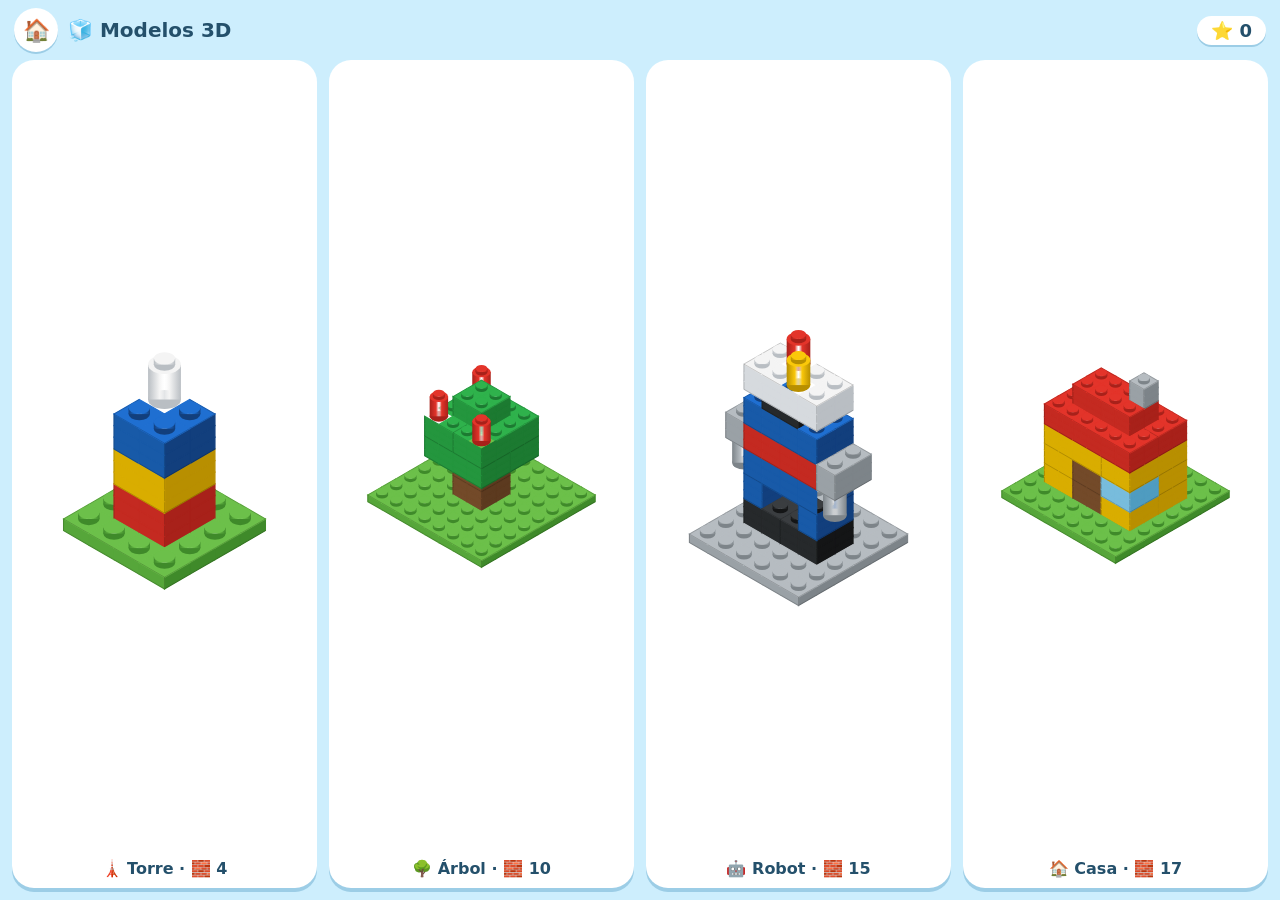
==== 3d/index.html @ 3d779c1d "Modo sin internet más robusto (abre al instante sin conexión) y aviso de listo Co-Authored-By: Claud" ====
<!DOCTYPE html>
<html lang="es">
<head>
<meta charset="utf-8">
<meta name="viewport" content="width=device-width, initial-scale=1, maximum-scale=1, user-scalable=no">
<meta name="apple-mobile-web-app-capable" content="yes">
<link rel="apple-touch-icon" href="../apple-touch-icon.png">
<title>Fichitas 3D</title>
<style>
*{box-sizing:border-box;margin:0;padding:0;-webkit-tap-highlight-color:transparent;-webkit-user-select:none;user-select:none}
html,body{height:100%;overflow:hidden;touch-action:manipulation;font-family:ui-rounded,"SF Pro Rounded",system-ui,-apple-system,sans-serif;background:#cdeefd;color:#24506b}
.screen{height:100vh;display:flex;flex-direction:column}
@supports (height:100dvh){.screen{height:100dvh}}
header{display:flex;align-items:center;gap:10px;padding:8px 14px;font-weight:800}
header .name{font-size:20px}
header .sp{flex:1}
.pill{font-size:18px;background:#fff;border-radius:999px;padding:4px 14px;box-shadow:0 2px 0 #9ccde6}
.rbtn{font-size:22px;background:#fff;border:0;border-radius:999px;width:44px;height:44px;box-shadow:0 2px 0 #9ccde6;color:#24506b}
main{flex:1;display:flex;gap:12px;padding:0 12px 12px;min-height:0}
aside{flex:0 0 clamp(200px,28vw,330px);display:flex;flex-direction:column;gap:12px;min-height:0}
.panel{background:#fff;border-radius:22px;box-shadow:0 4px 0 #9ccde6;position:relative;overflow:hidden}
#modelBox{flex:0 0 32%}
#modelBox::before{content:"👀";position:absolute;top:6px;left:10px;font-size:20px;z-index:2}
#tray{flex:1;display:grid;grid-template-columns:1fr;grid-auto-rows:1fr;gap:10px;padding:10px;min-height:0}
.tile{border:0;border-radius:16px;background:#f2f8fc;display:flex;align-items:center;justify-content:center;position:relative;min-height:0;transition:transform .1s}
.tile img{max-width:90%;max-height:90%}
.tile.next{background:#fff8d6;box-shadow:0 0 0 4px #ffd84d,0 0 20px 4px rgba(255,216,77,.7)}
.tile.next img{animation:hop 1.5s ease-in-out infinite}
.tile.nope{animation:nope .45s}
.tile.used{visibility:hidden}
.cnt{position:absolute;right:8px;bottom:6px;font-size:15px;font-weight:900;background:#fff;border-radius:999px;padding:1px 8px}
#tray.wait .tile{opacity:.35}
#tray.wait::after{content:"⏳";position:absolute;inset:0;display:flex;align-items:center;justify-content:center;font-size:60px}
#stage{flex:1;position:relative;border-radius:22px;overflow:hidden;background:linear-gradient(#bfe9ff,#e9f8ff 60%,#d8f3c8);box-shadow:0 4px 0 #9ccde6;touch-action:none}
canvas{display:block;width:100%;height:100%}
.rot{position:absolute;bottom:12px;display:flex;gap:10px;right:12px}
.word{position:absolute;left:50%;top:8%;transform:translateX(-50%);font-weight:900;font-size:clamp(30px,6vw,60px);color:#fff;white-space:nowrap;pointer-events:none;
  text-shadow:2px 0 0 #111,-2px 0 0 #111,0 2px 0 #111,0 -2px 0 #111,1.5px 1.5px 0 #111,-1.5px -1.5px 0 #111,1.5px -1.5px 0 #111,-1.5px 1.5px 0 #111;animation:word 1.6s ease-out forwards}
#win{position:fixed;inset:0;background:rgba(20,60,90,.35);display:none;align-items:center;justify-content:center;z-index:9}
#win.show{display:flex}
#win .box{background:#fff;border-radius:30px;padding:24px 34px;text-align:center;box-shadow:0 8px 0 #9ccde6}
#win .star{font-size:80px}
#again{margin-top:12px;font-size:40px;width:90px;height:90px;border:0;border-radius:50%;background:#ffd84d;box-shadow:0 6px 0 #d4a900}
@keyframes hop{0%,55%,100%{transform:translateY(0)}20%{transform:translateY(-12%)}38%{transform:translateY(0)}}
@keyframes nope{0%,100%{transform:translateX(0)}25%{transform:translateX(-8px)}75%{transform:translateX(8px)}}
@keyframes word{0%{transform:translate(-50%,20px) scale(.6);opacity:0}15%{transform:translate(-50%,0) scale(1.1);opacity:1}80%{opacity:1}100%{transform:translate(-50%,-25px);opacity:0}}
@media (orientation:portrait){main{flex-direction:column-reverse}aside{flex:0 0 34%;flex-direction:row}#modelBox{flex:0 0 40%}}

.hidden{display:none!important}
#menu3d .grid{flex:1;min-height:0;overflow-y:auto;display:grid;grid-template-columns:repeat(2,1fr);grid-auto-rows:minmax(220px,1fr);gap:12px;padding:0 12px 12px;touch-action:pan-y}
.card{border:0;background:#fff;border-radius:22px;box-shadow:0 4px 0 #9ccde6;display:flex;flex-direction:column;align-items:stretch;padding:8px;font-family:inherit;color:#24506b;min-height:0}
.card canvas{flex:1;min-height:0;width:100%}
.card .foot{font-size:16px;font-weight:800;padding:6px 0 2px}
.back{text-decoration:none;display:flex;align-items:center;justify-content:center}
@media (min-width:900px){#menu3d .grid{grid-template-columns:repeat(4,1fr)}}
.offok{position:fixed;left:50%;bottom:22px;transform:translateX(-50%);z-index:95;background:#24506b;color:#fff;font-weight:800;font-size:17px;padding:10px 18px;border-radius:999px;box-shadow:0 4px 12px rgba(0,0,0,.25);animation:offok 4s ease forwards}
@keyframes offok{0%{opacity:0;transform:translate(-50%,20px)}10%,85%{opacity:1;transform:translate(-50%,0)}100%{opacity:0}}
</style>
</head>
<body>
<!-- MENÚ 3D -->
<div class="screen" id="menu3d">
  <header><a class="rbtn back" href="../" aria-label="Volver">🏠</a><span class="name">🧊 Modelos 3D</span><span class="sp"></span><span class="pill" id="totStars">⭐ 0</span></header>
  <div class="grid" id="cards"></div>
</div>
<!-- JUEGO 3D -->
<div class="screen hidden" id="game3d">
  <header><button class="rbtn" id="back" aria-label="Modelos">⬅️</button><span class="name" id="gname"></span><span class="sp"></span><span class="pill" id="left">🧱 0</span></header>
  <main>
    <aside><div class="panel" id="modelBox"><canvas id="mini"></canvas></div><div class="panel" id="tray"></div></aside>
    <section id="stage"><canvas id="cv"></canvas>
      <div class="rot"><button class="rbtn" id="rl">⟲</button><button class="rbtn" id="rr">⟳</button></div></section>
  </main>
</div>
<div id="win"><div class="box"><div class="star">⭐</div><h2>¡Lo lograste!</h2><button id="again">↻</button> <button id="toMenu" style="margin-top:12px;font-size:34px;width:80px;height:80px;border:0;border-radius:50%;background:#e8f4fb;box-shadow:0 5px 0 #9ccde6">🏠</button></div></div>
<script>
// =====================================================================
//  FICHITAS 3D — modelos armados en 3D isométrico con fichas reales.
//  Motor propio (sin librerías): cada ficha se parte en celdas de 1 botón × 1 placa y se dibuja de atrás hacia adelante.
//  Medidas reales: botón 8 mm, placa 3,2 mm (0,4 botón), ladrillo = 3 placas, botón Ø 4,8 mm × 1,7 mm.
// =====================================================================
const COL={r:['#e3342a','#a8211a','#c42a21'],g:['#2fb24c','#1c7a31','#24963e'],n:['#8a5a33','#5c3a1f','#734a29'],
  G:['#6cc04a','#3f8a2a','#56a63a'],k:['#b6bcc1','#7d8489','#9aa1a6'],y:['#fac80a','#b88f00','#d9ad00'],
  a:['#1f6fd1','#123f7d','#185aa8'],w:['#f4f4f4','#b9bec3','#d6dade'],x:['#3a3d40','#141516','#26292b'],
  b:['#9fd8f2','#4f9cc0','#78bcdc'],o:['#fe8a18','#b35d00','#d97400']};
const PLH=.4,STUD_R=.3,STUD_H=1.7/3.2;
const P=(k,c,x,y,z,w,d,h,round)=>({k,c,x,y,z,w,d,h,round:!!round});
// ayudantes: ladrillo (3 placas de alto), placa (1), redondo 1x1
const B=(c,x,y,z,w,d)=>P('b',c,x,y,z,w,d,3);
const PL_=(c,x,y,z,w,d)=>P('p',c,x,y,z,w,d,1);
const RD=(c,x,y,z)=>P('r',c,x,y,z,1,1,3,1);
// tipo de ficha para la bandeja: forma + medidas (2x4 de pie o acostado es la misma ficha) + color
const KEY=s=>(s.round?'rd':s.k+Math.min(s.w,s.d)+'x'+Math.max(s.w,s.d))+s.c;
const NAME=s=>s.round?'round brick':s.k==='p'?'plate':'brick';
const CNAME={r:'red',g:'green',n:'brown',k:'gray',y:'yellow',a:'blue',w:'white',x:'black',b:'light blue',o:'orange',G:'green'};

// ================== MODELOS 3D ==================
// N = tamaño de la base (cuadrada). y en placas: la base ocupa la placa 0, las fichas empiezan en y=1.
const MODELS3D=[
 {id:'t3_torre',name:'Torre',emo:'🗼',N:4,base:'G',steps:[
   B('r',1,1,1,2,2),B('y',1,4,1,2,2),B('a',1,7,1,2,2),RD('w',1,10,1)]},
 {id:'t3_arbol',name:'Árbol',emo:'🌳',N:8,base:'G',steps:[
   B('n',3,1,3,2,2),B('n',3,4,3,2,2),
   B('g',2,7,2,4,2),B('g',2,7,4,4,2),                  // copa: capa acostada
   B('g',2,10,2,2,4),B('g',4,10,2,2,4),                // capa cruzada encima (así se traban)
   B('g',3,13,3,2,2),RD('r',2,13,2),RD('r',5,13,5),RD('r',2,13,5)]},
 {id:'t3_robot',name:'Robot',emo:'🤖',N:6,base:'k',steps:[
   B('x',1,1,2,2,2),B('x',3,1,2,2,2),                  // pies
   B('a',1,4,2,1,2),B('a',4,4,2,1,2),                  // piernas
   B('a',1,7,2,4,2),B('r',1,10,2,4,2),B('a',1,13,2,4,2),  // cuerpo con pecho rojo
   B('k',0,10,2,1,2),B('k',5,10,2,1,2),RD('k',0,7,3),RD('k',5,7,3),   // brazos y manos
   PL_('x',2,16,2,2,2),B('w',1,17,2,4,2),RD('r',2,20,2),RD('y',3,20,3)]},  // cuello, cabeza, antenas
 {id:'t3_casa',name:'Casa',emo:'🏠',N:8,base:'G',steps:[
   B('y',1,1,2,4,2),B('y',5,1,2,2,2),B('y',1,1,4,2,2),B('n',3,1,4,2,2),B('y',5,1,4,2,2),   // piso 1 (puerta café)
   B('y',1,4,2,2,4),B('y',3,4,2,2,2),B('n',3,4,4,2,2),B('y',5,4,2,2,2),B('b',5,4,4,2,2),   // piso 2 (ventana celeste) trabado
   B('y',1,7,2,4,2),B('y',1,7,4,4,2),B('y',5,7,2,2,4),
   B('r',1,10,2,6,2),B('r',1,10,4,6,2),B('r',2,13,3,4,2),                                  // techo escalonado
   B('k',5,16,3,1,1)]}
];

// ---------------- dibujo ----------------
const R3=Math.sqrt(3)/2;
function proj(o,vx,y,vz){return[o.ox+(vx-vz)*o.S*R3,o.oy+(vx+vz)*o.S*.5-y*o.S*PLH]}
function rotXZ(x,z,rot,N){switch(rot&3){case 0:return[x,z];case 1:return[N-1-z,x];case 2:return[N-1-x,N-1-z];default:return[z,N-1-x]}}
// convierte fichas en celdas en coordenadas de vista
function cellsOf(list,rot,N){
  const cells=[],grid=new Map();
  list.forEach((p,pi)=>{for(let x=p.x;x<p.x+p.w;x++)for(let z=p.z;z<p.z+p.d;z++)for(let y=Math.floor(p.y);y<Math.floor(p.y)+p.h;y++){
    const [vx,vz]=rotXZ(x,z,rot,N);const c={vx,vz,y,pi,dy:p.y-Math.floor(p.y)};cells.push(c);if(!p.free)grid.set(vx+','+y+','+vz,pi)}});
  return{cells,grid};
}
function poly(g,pts,fill,stroke){g.beginPath();g.moveTo(pts[0][0],pts[0][1]);for(let i=1;i<pts.length;i++)g.lineTo(pts[i][0],pts[i][1]);g.closePath();
  if(fill){g.fillStyle=fill;g.fill()}if(stroke){g.strokeStyle=stroke;g.stroke()}}
function ellipse(g,cx,cy,rx,ry,fill){g.beginPath();g.ellipse(cx,cy,rx,ry,0,0,Math.PI*2);g.fillStyle=fill;g.fill()}
function cylinder(g,o,cx,cz,y0,hPl,r,cols){
  const [x0,yb]=proj(o,cx,y0,cz),[,yt]=proj(o,cx,y0+hPl,cz),rx=r*o.S*Math.SQRT2*R3*1.0,ry=r*o.S*Math.SQRT2*.5;
  ellipse(g,x0,yb,rx,ry,cols[1]);
  const grd=g.createLinearGradient(x0-rx,0,x0+rx,0);grd.addColorStop(0,cols[1]);grd.addColorStop(.35,cols[0]);grd.addColorStop(.5,'#ffffff99');grd.addColorStop(.65,cols[0]);grd.addColorStop(1,cols[1]);
  g.fillStyle=grd;g.fillRect(x0-rx,yt,rx*2,yb-yt);
  ellipse(g,x0,yt,rx,ry,cols[0]);
}
// dibuja una lista de fichas; opts: alpha por ficha, dy (animación de caída)
function drawScene(g,o,list,rot,N,style){
  const {cells,grid}=cellsOf(list,rot,N);
  const own=(c,dx,dy,dz)=>{const v=grid.get((c.vx+dx)+','+(c.y+dy)+','+(c.vz+dz));return v};
  cells.sort((a,b)=>(a.vx+a.vz)-(b.vx+b.vz)||(a.y+a.dy)-(b.y+b.dy)||a.vx-b.vx);
  const drawnRound=new Set();
  for(const c of cells){
    const p=list[c.pi],cols=COL[p.c],st=style(p,c.pi),y=c.y+c.dy+(st.off||0);
    g.globalAlpha=st.alpha;
    const free=p.free; // ficha suelta (fantasma o cayendo): solo choca consigo misma
    const nb=(dx,dy,dz)=>{if(free){const [wx,wz]=[c.vx+dx,c.vz+dz];return list[c.pi]&&cellIn(p,wx,c.y+dy,wz,rot,N)?c.pi:undefined}return own(c,dx,dy,dz)};
    if(p.round){if(!drawnRound.has(c.pi)){drawnRound.add(c.pi);const [vx,vz]=rotXZ(p.x,p.z,rot,N);
        cylinder(g,o,vx+.5,vz+.5,p.y+(st.off||0),p.h,.46,cols);cylinder(g,o,vx+.5,vz+.5,p.y+p.h+(st.off||0),STUD_H,STUD_R,cols);
        if(st.glow)glowPiece(g,o,p,rot,N,st)}continue}
    const x=c.vx,z=c.vz,line=st.edge||'rgba(0,0,0,.18)';
    const topEmpty=nb(0,1,0)===undefined, rightEmpty=nb(1,0,0)===undefined, leftEmpty=nb(0,0,1)===undefined;
    g.lineWidth=1.2;   // el trazo del mismo color tapa las rayitas entre celdas
    if(rightEmpty)poly(g,[proj(o,x+1,y,z),proj(o,x+1,y,z+1),proj(o,x+1,y+1,z+1),proj(o,x+1,y+1,z)],cols[1],cols[1]);
    if(leftEmpty)poly(g,[proj(o,x,y,z+1),proj(o,x+1,y,z+1),proj(o,x+1,y+1,z+1),proj(o,x,y+1,z+1)],cols[2],cols[2]);
    if(topEmpty)poly(g,[proj(o,x,y+1,z),proj(o,x+1,y+1,z),proj(o,x+1,y+1,z+1),proj(o,x,y+1,z+1)],cols[0],cols[0]);
    // bordes de la ficha (donde termina)
    g.lineWidth=Math.max(1,o.S*.03);g.strokeStyle=line;
    const isTop=c.y===Math.floor(p.y)+p.h-1,isBot=c.y===Math.floor(p.y);
    const L=(a,b)=>{g.beginPath();g.moveTo(a[0],a[1]);g.lineTo(b[0],b[1]);g.stroke()};
    if(rightEmpty){if(nb(0,0,1)!==c.pi||leftEmpty)L(proj(o,x+1,y,z+1),proj(o,x+1,y+1,z+1));if(isBot)L(proj(o,x+1,y,z),proj(o,x+1,y,z+1));if(isTop&&topEmpty)L(proj(o,x+1,y+1,z),proj(o,x+1,y+1,z+1))}
    if(leftEmpty){if(isBot)L(proj(o,x,y,z+1),proj(o,x+1,y,z+1));if(isTop&&topEmpty)L(proj(o,x,y+1,z+1),proj(o,x+1,y+1,z+1));if(nb(-1,0,0)!==c.pi)L(proj(o,x,y,z+1),proj(o,x,y+1,z+1))}
    if(topEmpty&&isTop){if(nb(0,0,-1)!==c.pi)L(proj(o,x,y+1,z),proj(o,x+1,y+1,z));if(nb(-1,0,0)!==c.pi)L(proj(o,x,y+1,z),proj(o,x,y+1,z+1))}
    // botón encima
    if(topEmpty&&isTop)cylinder(g,o,x+.5,z+.5,y+1,STUD_H,STUD_R,cols);
    if(st.glow&&isTop&&topEmpty&&c===cells.find(q=>q.pi===c.pi&&q.y===c.y))glowPiece(g,o,p,rot,N,st);
  }
  g.globalAlpha=1;
}
function cellIn(p,vx,y,vz,rot,N){for(let x=p.x;x<p.x+p.w;x++)for(let z=p.z;z<p.z+p.d;z++){const [a,b]=rotXZ(x,z,rot,N);if(a===vx&&b===vz&&y>=Math.floor(p.y)&&y<Math.floor(p.y)+p.h)return true}return false}
// contorno naranja brillante de la ficha que sigue
function glowPiece(g,o,p,rot,N,st){
  const cs=[];for(const [x,z] of [[p.x,p.z],[p.x+p.w,p.z],[p.x+p.w,p.z+p.d],[p.x,p.z+p.d]]){
    const xx=x===p.x?x:x-1,zz=z===p.z?z:z-1;const [a,b]=rotXZ(xx,zz,rot,N);cs.push([a+(x===p.x?0:1)*(1)-(x===p.x?0:0),b])}
  // caja envolvente en coordenadas de vista
  const vs=[];for(let x=p.x;x<p.x+p.w;x++)for(let z=p.z;z<p.z+p.d;z++){const [a,b]=rotXZ(x,z,rot,N);vs.push([a,b])}
  const x0=Math.min(...vs.map(v=>v[0])),x1=Math.max(...vs.map(v=>v[0]))+1,z0=Math.min(...vs.map(v=>v[1])),z1=Math.max(...vs.map(v=>v[1]))+1;
  const y0=p.y+(st.off||0),y1=y0+p.h;
  g.save();g.globalAlpha=1;g.lineWidth=Math.max(2,o.S*.08);g.strokeStyle=st.glow;g.shadowColor='#ffb000';g.shadowBlur=o.S*.4;g.lineJoin='round';
  poly(g,[proj(o,x0,y1,z0),proj(o,x1,y1,z0),proj(o,x1,y1,z1),proj(o,x1,y0,z1),proj(o,x0,y0,z1),proj(o,x0,y1,z1)],null,st.glow);
  g.beginPath();const a=proj(o,x1,y1,z1);g.moveTo(...proj(o,x0,y1,z1));g.lineTo(...a);g.lineTo(...proj(o,x1,y1,z0));g.moveTo(...a);g.lineTo(...proj(o,x1,y0,z1));g.stroke();
  g.restore();
}
// encuadre: escala y centro para que todo quepa
function fit(cv,list,rot,N,pad){
  const o={S:1,ox:0,oy:0};let mnx=1e9,mxx=-1e9,mny=1e9,mxy=-1e9;
  list.forEach(p=>{for(const x of [p.x,p.x+p.w])for(const z of [p.z,p.z+p.d])for(const y of [p.y,p.y+p.h+STUD_H]){
    const [a,b]=rotXZ(Math.min(x,N-1),Math.min(z,N-1),rot,N);const [px,py]=proj(o,a+(x>=N?1:0),y,b+(z>=N?1:0));
    mnx=Math.min(mnx,px);mxx=Math.max(mxx,px);mny=Math.min(mny,py);mxy=Math.max(mxy,py)}});
  // margen extra por el cálculo aproximado
  mnx-=1;mxx+=1;mny-=1;mxy+=.6;
  const S=Math.min(cv.width*(1-pad)/(mxx-mnx),cv.height*(1-pad)/(mxy-mny));
  return{S,ox:cv.width/2-(mnx+mxx)/2*S,oy:cv.height/2-(mny+mxy)/2*S};
}
function sizeCanvas(cv){const r=cv.getBoundingClientRect(),d=Math.min(2,window.devicePixelRatio||1);cv.width=Math.max(10,r.width*d);cv.height=Math.max(10,r.height*d);return cv.getContext('2d')}

// ---------------- sonido y voz ----------------
let AC;function ac(){try{AC=AC||new(window.AudioContext||window.webkitAudioContext)();if(AC.state==='suspended')AC.resume()}catch(e){}return AC}
function tone(f,t0,d,type='triangle',v=.2){const a=ac();if(!a)return;const t=a.currentTime+t0,o=a.createOscillator(),g=a.createGain();o.type=type;o.frequency.setValueAtTime(f,t);g.gain.setValueAtTime(0,t);g.gain.linearRampToValueAtTime(v,t+.01);g.gain.exponentialRampToValueAtTime(.001,t+d);o.connect(g).connect(a.destination);o.start(t);o.stop(t+d+.05)}
function click(){const a=ac();if(!a)return;try{const b=a.createBuffer(1,a.sampleRate*.05,a.sampleRate),d=b.getChannelData(0);for(let i=0;i<d.length;i++)d[i]=(Math.random()*2-1)*Math.pow(1-i/d.length,6);
  const s=a.createBufferSource(),f=a.createBiquadFilter(),g=a.createGain();s.buffer=b;f.type='bandpass';f.frequency.value=2600;g.gain.value=.35;s.connect(f).connect(g).connect(a.destination);s.start()}catch(e){}}
function say(t){try{const u=new SpeechSynthesisUtterance(t);u.lang='en-US';u.rate=.85;u.pitch=1.15;speechSynthesis.cancel();speechSynthesis.speak(u)}catch(e){}}
function word(t){document.querySelectorAll('.word').forEach(w=>w.remove());const d=document.createElement('div');d.className='word';d.textContent=t;document.getElementById('stage').appendChild(d);setTimeout(()=>d.remove(),1700)}


// ================== PROGRESO (guardado en el aparato) ==================
const SKEY='fichitas3d';
let save3={stars:{}};try{const s=JSON.parse(localStorage.getItem(SKEY));if(s)save3=Object.assign(save3,s)}catch(e){}
function persist3(){try{localStorage.setItem(SKEY,JSON.stringify(save3))}catch(e){}}

// ================== MENÚ ==================
const $=s=>document.querySelector(s);
function baseOf(M){return P('base',M.base,0,0,0,M.N,M.N,1)}
function renderMenu(){
  $('#totStars').textContent='⭐ '+Object.values(save3.stars).reduce((a,b)=>a+b,0);
  const C=$('#cards');C.innerHTML='';
  MODELS3D.forEach((M,i)=>{const b=document.createElement('button');b.className='card';b.dataset.i=i;
    const s=save3.stars[M.id]||0;
    b.innerHTML=`<canvas></canvas><div class="foot">${M.emo} ${M.name} · 🧱 ${M.steps.length}${s?' · ⭐ '+s:''}</div>`;C.appendChild(b)});
  requestAnimationFrame(()=>C.querySelectorAll('.card').forEach(b=>{const M=MODELS3D[+b.dataset.i],cv=b.querySelector('canvas');
    const g=sizeCanvas(cv),all=[baseOf(M),...M.steps];drawScene(g,fit(cv,all,0,M.N,.1),all,0,M.N,()=>({alpha:1}))}));
}
$('#cards').addEventListener('click',e=>{const b=e.target.closest('.card');if(!b)return;ac();openModel(+b.dataset.i)});

// ================== JUEGO ==================
const cv=$('#cv'),mini=$('#mini'),tray=$('#tray');
let M=null,STEPS=[],N=8,BASE=null,placed=0,rot=0,fall=null,busy=false,wrong=0,spin=0,running=false,miniEnd=0,order=[];
const helped=()=>placed<2;
const MINI_KEYS=4;
function newMini(){const ks=[];let e=placed;while(e<STEPS.length){const k=KEY(STEPS[e]);if(!ks.includes(k)){if(ks.length>=MINI_KEYS)break;ks.push(k)}e++}
  miniEnd=e;order=ks.sort(()=>Math.random()-.5)}
const ICON={};
function iconFor(s){const k=KEY(s);if(ICON[k])return ICON[k];const c=document.createElement('canvas');c.width=220;c.height=170;const g=c.getContext('2d');
  const p=Object.assign({},s,{x:0,z:0,y:0});if(p.d>p.w){p.w=s.d;p.d=s.w}
  const o=fit(c,[p],0,8,.12);drawScene(g,o,[p],0,8,()=>({alpha:1}));return ICON[k]=c.toDataURL()}
function remaining(k){let n=0;for(let i=placed;i<miniEnd;i++)if(KEY(STEPS[i])===k)n++;return n}
function renderTray(fresh){
  if(placed<STEPS.length&&placed>=miniEnd){newMini();fresh=true}
  tray.innerHTML='';
  order.forEach(k=>{const n=remaining(k),s=STEPS.slice(placed,miniEnd).find(q=>KEY(q)===k)||STEPS.find(q=>KEY(q)===k);
    const t=document.createElement('button');t.className='tile'+(n?'':' used');t.dataset.k=k;
    if(n&&placed<STEPS.length&&k===KEY(STEPS[placed])&&helped())t.classList.add('next');
    t.innerHTML=`<img src="${iconFor(s)}">${n>1?`<span class="cnt">×${n}</span>`:''}`;
    if(fresh)t.animate([{transform:'scale(.6)',opacity:0},{transform:'scale(1)',opacity:1}],{duration:350,easing:'ease-out'});
    tray.appendChild(t)});
  $('#left').textContent='🧱 '+(STEPS.length-placed);
}
function openModel(i){
  M=MODELS3D[i];STEPS=M.steps;N=M.N;BASE=baseOf(M);placed=0;rot=0;fall=null;busy=false;wrong=0;spin=0;miniEnd=0;
  $('#gname').textContent=M.emo+' '+M.name;$('#win').classList.remove('show');
  $('#menu3d').classList.add('hidden');$('#game3d').classList.remove('hidden');
  requestAnimationFrame(()=>{drawMini();renderTray();if(!running){running=true;requestAnimationFrame(frame)}});
}
function toMenu(){$('#win').classList.remove('show');$('#game3d').classList.add('hidden');$('#menu3d').classList.remove('hidden');M=null;renderMenu()}
function frame(t){
  if(!M){running=false;return}
  const g=sizeCanvas(cv),all=[BASE,...STEPS],view=(rot+Math.floor(spin))&3,o=fit(cv,all,view,N,.18);
  const list=[BASE],style=[];
  for(let i=0;i<STEPS.length;i++){
    if(i<placed||(fall&&fall.i===i)){const p=STEPS[i];list.push(fall&&fall.i===i?Object.assign({},p,{free:true}):p);
      style.push(fall&&fall.i===i?{alpha:1,off:fall.off}:{alpha:1})}}
  if(!fall&&placed<STEPS.length){list.push(Object.assign({},STEPS[placed],{free:true}));
    style.push({alpha:.35+.25*Math.sin(t/220),glow:'#ff7a00',edge:'rgba(255,122,0,.6)'})}
  drawScene(g,o,list,view,N,(p,i)=>i===0?{alpha:1}:style[i-1]);
  requestAnimationFrame(frame);
}
function drawMini(){const g=sizeCanvas(mini),all=[BASE,...STEPS];drawScene(g,fit(mini,all,rot,N,.14),all,rot,N,()=>({alpha:1}))}
tray.addEventListener('pointerdown',ev=>{
  ac();const t=ev.target.closest('.tile');if(!t||busy||placed>=STEPS.length||t.classList.contains('used'))return;
  if(t.dataset.k!==KEY(STEPS[placed])){t.classList.remove('nope');void t.offsetWidth;t.classList.add('nope');tone(260,0,.12,'sine',.15);say('Oops! Try again.');word('Oops!');
    wrong=Math.min(wrong+1,3);busy=true;tray.classList.add('wait');setTimeout(()=>{busy=false;tray.classList.remove('wait')},[0,1500,3000,5000][wrong]);return}
  wrong=0;dropPiece();
});
const SCALE=[523,587,659,784,880,1047,1175,1319,1568,1760];
function dropPiece(){
  busy=true;const i=placed,start=performance.now(),H=14;
  fall={i,off:H};tone(500,0,.2,'sine',.06);
  const step=now=>{const k=Math.min(1,(now-start)/520);
    fall.off=k<.8?H*(1-Math.pow(k/.8,2)):Math.sin((k-.8)/.2*Math.PI)*1.1;
    if(k<1)requestAnimationFrame(step);else{fall=null;placed++;click();tone(SCALE[i%SCALE.length],.02,.22);
      const s=STEPS[i],nm=CNAME[s.c]+' '+NAME(s);word(nm.charAt(0).toUpperCase()+nm.slice(1));say(nm+'!');
      busy=false;const fresh=placed<STEPS.length&&placed>=miniEnd;if(fresh)tone(784,.1,.2);renderTray(fresh);if(placed===STEPS.length)win()}};
  requestAnimationFrame(step);
}
function win(){busy=true;say('Good job! You did it!');[523,659,784,1047].forEach((f,j)=>tone(f,j*.13,.3));
  save3.stars[M.id]=(save3.stars[M.id]||0)+1;persist3();
  const t0=performance.now();const sp=now=>{spin=Math.min(4,(now-t0)/350);if(spin<4)requestAnimationFrame(sp);else{spin=0;$('#win').classList.add('show')}};requestAnimationFrame(sp)}
$('#again').addEventListener('click',()=>{const i=MODELS3D.indexOf(M);openModel(i)});
$('#toMenu').addEventListener('click',toMenu);
$('#back').addEventListener('click',toMenu);
$('#rl').addEventListener('click',()=>{rot=(rot+3)&3;drawMini()});
$('#rr').addEventListener('click',()=>{rot=(rot+1)&3;drawMini()});
let sx=null;$('#stage').addEventListener('pointerdown',e=>{if(e.target.closest('.rbtn'))return;sx=e.clientX});
window.addEventListener('pointerup',e=>{if(sx===null)return;const d=e.clientX-sx;sx=null;if(Math.abs(d)>40){rot=(rot+(d>0?1:3))&3;drawMini()}});
window.addEventListener('resize',()=>{if(M){drawMini();renderTray()}else renderMenu()});
renderMenu();
// sin internet: guarda el juego en el aparato y avisa una vez cuando quedó listo
try{if('serviceWorker' in navigator&&location.protocol==='https:'){
  navigator.serviceWorker.register('../sw.js',{scope:'../'}).then(()=>navigator.serviceWorker.ready).then(()=>{
    try{if(!localStorage.getItem('fichitas_offline_ok')){localStorage.setItem('fichitas_offline_ok','1');
      const d=document.createElement('div');d.className='offok';d.textContent='✅ Listo para jugar sin internet';document.body.appendChild(d);setTimeout(()=>d.remove(),4200)}}catch(e){}
  }).catch(()=>{})}}catch(e){}
</script>
</body>
</html>
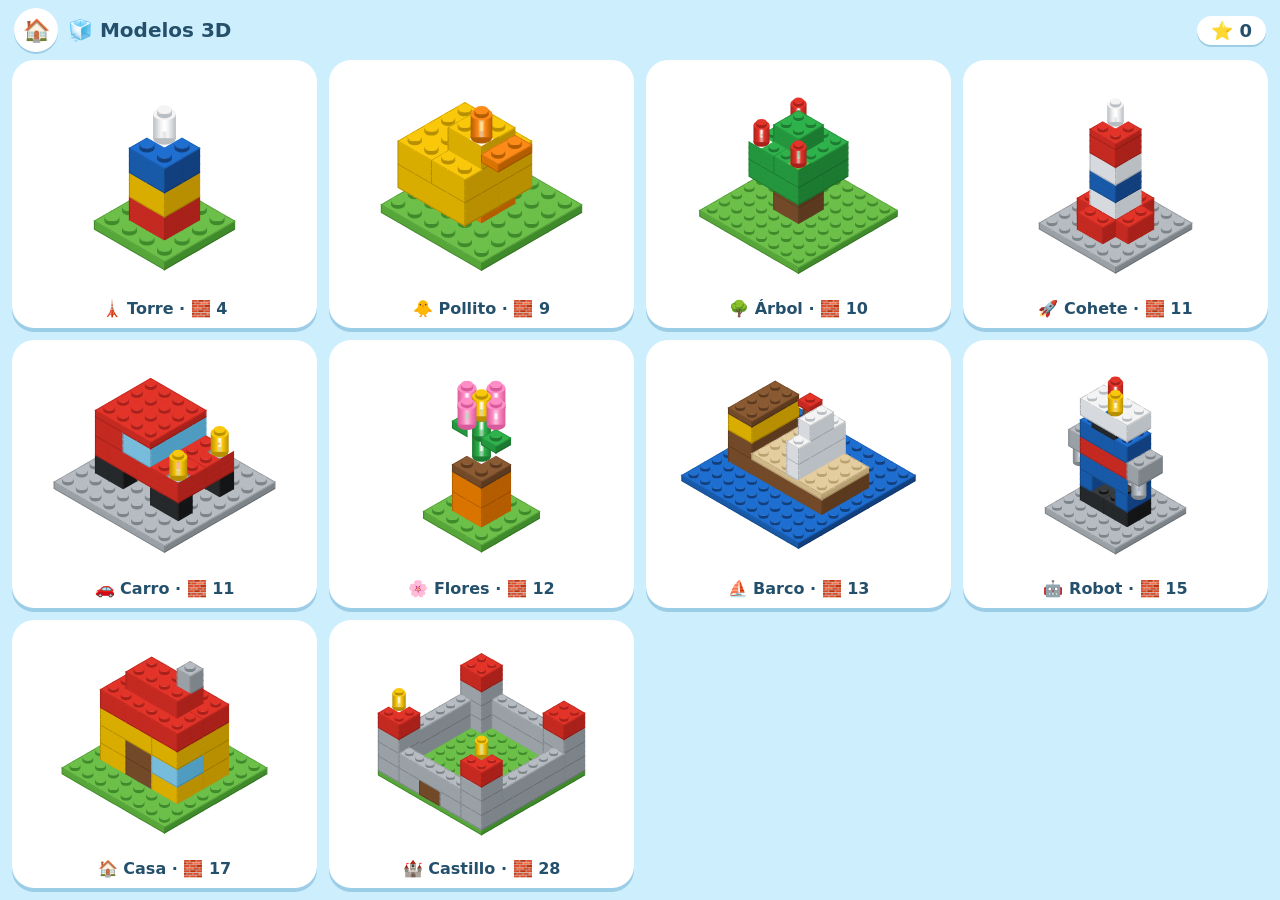
==== commit 31b4ff10: "3D: 6 modelos nuevos (pollito, cohete, carro, flores, barco, castillo) Co-Authored-By: Claude Opus 5" ====
--- a/3d/index.html
+++ b/3d/index.html
@@ -82,7 +82,7 @@
 const COL={r:['#e3342a','#a8211a','#c42a21'],g:['#2fb24c','#1c7a31','#24963e'],n:['#8a5a33','#5c3a1f','#734a29'],
   G:['#6cc04a','#3f8a2a','#56a63a'],k:['#b6bcc1','#7d8489','#9aa1a6'],y:['#fac80a','#b88f00','#d9ad00'],
   a:['#1f6fd1','#123f7d','#185aa8'],w:['#f4f4f4','#b9bec3','#d6dade'],x:['#3a3d40','#141516','#26292b'],
-  b:['#9fd8f2','#4f9cc0','#78bcdc'],o:['#fe8a18','#b35d00','#d97400']};
+  b:['#9fd8f2','#4f9cc0','#78bcdc'],o:['#fe8a18','#b35d00','#d97400'],m:['#ff8ec6','#d95a9b','#ec74b0'],C:['#e4cd9e','#b9a172','#cfb788']};
 const PLH=.4,STUD_R=.3,STUD_H=1.7/3.2;
 const P=(k,c,x,y,z,w,d,h,round)=>({k,c,x,y,z,w,d,h,round:!!round});
 // ayudantes: ladrillo (3 placas de alto), placa (1), redondo 1x1
@@ -92,7 +92,7 @@
 // tipo de ficha para la bandeja: forma + medidas (2x4 de pie o acostado es la misma ficha) + color
 const KEY=s=>(s.round?'rd':s.k+Math.min(s.w,s.d)+'x'+Math.max(s.w,s.d))+s.c;
 const NAME=s=>s.round?'round brick':s.k==='p'?'plate':'brick';
-const CNAME={r:'red',g:'green',n:'brown',k:'gray',y:'yellow',a:'blue',w:'white',x:'black',b:'light blue',o:'orange',G:'green'};
+const CNAME={r:'red',g:'green',n:'brown',k:'gray',y:'yellow',a:'blue',w:'white',x:'black',b:'light blue',o:'orange',G:'green',m:'pink',C:'tan'};
 
 // ================== MODELOS 3D ==================
 // N = tamaño de la base (cuadrada). y en placas: la base ocupa la placa 0, las fichas empiezan en y=1.
@@ -115,8 +115,39 @@
    B('y',1,4,2,2,4),B('y',3,4,2,2,2),B('n',3,4,4,2,2),B('y',5,4,2,2,2),B('b',5,4,4,2,2),   // piso 2 (ventana celeste) trabado
    B('y',1,7,2,4,2),B('y',1,7,4,4,2),B('y',5,7,2,2,4),
    B('r',1,10,2,6,2),B('r',1,10,4,6,2),B('r',2,13,3,4,2),                                  // techo escalonado
-   B('k',5,16,3,1,1)]}
+   B('k',5,16,3,1,1)]},
+ {id:'t3_pollito',name:'Pollito',emo:'🐥',N:6,base:'G',steps:[
+   PL_('o',1,1,2,1,2),PL_('o',3,1,2,1,2),                         // patitas
+   B('y',0,2,1,4,2),B('y',0,2,3,4,2),                             // cuerpo
+   B('y',0,5,1,2,4),B('y',2,5,1,2,4),                             // capa cruzada
+   B('y',2,8,2,2,2),PL_('o',4,9,2,1,2),RD('o',3,11,3)]},           // cabeza, pico y copete
+ {id:'t3_cohete',name:'Cohete',emo:'🚀',N:6,base:'k',steps:[
+   B('r',1,1,2,1,2),B('r',4,1,2,1,2),B('r',2,1,1,2,1),B('r',2,1,4,2,1),   // aletas
+   B('w',2,1,2,2,2),B('w',2,4,2,2,2),B('a',2,7,2,2,2),B('w',2,10,2,2,2),B('r',2,13,2,2,2),
+   PL_('r',2,16,2,2,2),RD('w',2,17,2)]},                          // punta
+ {id:'t3_carro',name:'Carro',emo:'🚗',N:8,base:'k',steps:[
+   B('x',1,1,2,2,1),B('x',5,1,2,2,1),B('x',1,1,5,2,1),B('x',5,1,5,2,1),   // ruedas
+   B('r',1,4,2,6,2),B('r',1,4,4,6,2),                             // chasis
+   B('r',1,7,2,2,4),B('b',3,7,2,2,4),RD('y',6,7,2),RD('y',6,7,5),   // cabina, vidrios y faroles
+   PL_('r',1,10,2,4,4)]},                                          // techo
+ {id:'t3_flor',name:'Flores',emo:'🌸',N:4,base:'G',steps:[
+   B('o',1,1,1,2,2),B('o',1,4,1,2,2),PL_('n',1,7,1,2,2),          // maceta con tierra
+   RD('g',1,8,1),RD('g',1,11,1),PL_('g',0,11,1,1,1),PL_('g',2,11,1,1,1),  // tallo y hojas
+   RD('y',1,14,1),RD('m',0,14,1),RD('m',2,14,1),RD('m',1,14,0),RD('m',1,14,2)]},  // flor
+ {id:'t3_barco',name:'Barco',emo:'⛵',N:10,base:'a',steps:[
+   B('n',1,1,3,8,2),B('n',1,1,5,8,2),                             // casco
+   B('n',1,4,3,2,4),PL_('C',3,4,3,6,4),                           // popa y cubierta
+   RD('n',5,5,4),B('w',6,5,3,1,4),RD('n',5,8,4),B('w',6,8,3,1,4),RD('n',5,11,4),B('w',6,11,4,1,2),   // mástil y vela
+   PL_('r',5,14,4,1,1),B('y',1,7,3,2,4),PL_('n',1,10,3,2,4)]},     // bandera y cabina
+ {id:'t3_castillo',name:'Castillo',emo:'🏰',N:10,base:'G',steps:(()=>{const a=[];
+   for(const y of [1,4,7])for(const [x,z] of [[0,0],[8,0],[0,8],[8,8]])a.push(B('k',x,y,z,2,2));   // torres
+   for(const y of [1,4]){a.push(B('k',2,y,0,6,1),B('k',0,y,2,1,6),B('k',9,y,2,1,6))}               // murallas
+   a.push(B('k',2,1,9,2,1),B('n',4,1,9,2,1),B('k',6,1,9,2,1),B('k',2,4,9,6,1));                    // muralla del frente con puerta
+   for(const [x,z] of [[0,0],[8,0],[0,8],[8,8]])a.push(B('r',x,10,z,2,2));                           // techos
+   a.push(RD('y',0,13,8),RD('y',8,13,8));                                                           // banderas
+   return a.sort((p,q)=>p.y-q.y)})()}
 ];
+MODELS3D.sort((a,b)=>a.steps.length-b.steps.length);
 
 // ---------------- dibujo ----------------
 const R3=Math.sqrt(3)/2;
@@ -265,7 +296,7 @@
     if(i<placed||(fall&&fall.i===i)){const p=STEPS[i];list.push(fall&&fall.i===i?Object.assign({},p,{free:true}):p);
       style.push(fall&&fall.i===i?{alpha:1,off:fall.off}:{alpha:1})}}
   if(!fall&&placed<STEPS.length){list.push(Object.assign({},STEPS[placed],{free:true}));
-    style.push({alpha:.35+.25*Math.sin(t/220),glow:'#ff7a00',edge:'rgba(255,122,0,.6)'})}
+    style.push({alpha:.6+.2*Math.sin(t/240),glow:'#ff7a00',edge:'rgba(255,122,0,.6)'})}
   drawScene(g,o,list,view,N,(p,i)=>i===0?{alpha:1}:style[i-1]);
   requestAnimationFrame(frame);
 }
@@ -299,6 +330,7 @@
 window.addEventListener('pointerup',e=>{if(sx===null)return;const d=e.clientX-sx;sx=null;if(Math.abs(d)>40){rot=(rot+(d>0?1:3))&3;drawMini()}});
 window.addEventListener('resize',()=>{if(M){drawMini();renderTray()}else renderMenu()});
 renderMenu();
+try{if(navigator.storage&&navigator.storage.persist)navigator.storage.persist()}catch(e){}
 // sin internet: guarda el juego en el aparato y avisa una vez cuando quedó listo
 try{if('serviceWorker' in navigator&&location.protocol==='https:'){
   navigator.serviceWorker.register('../sw.js',{scope:'../'}).then(()=>navigator.serviceWorker.ready).then(()=>{
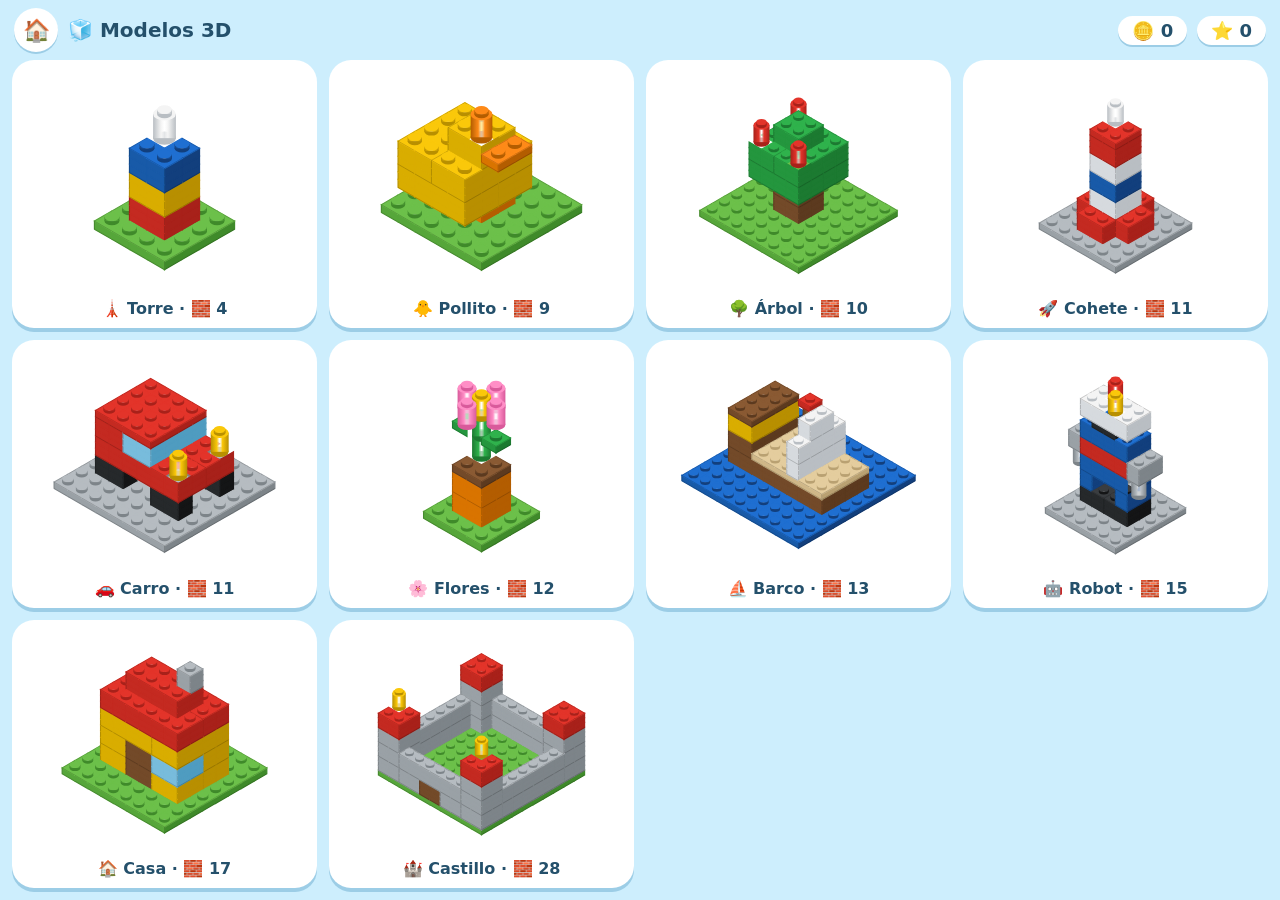
==== commit 30676ef1: "Monedas para abrir niveles, puntaje en racha y 9 modelos nuevos en niveles 1 y 2 Co-Authored-By: Cla" ====
--- a/3d/index.html
+++ b/3d/index.html
@@ -60,7 +60,7 @@
 <body>
 <!-- MENÚ 3D -->
 <div class="screen" id="menu3d">
-  <header><a class="rbtn back" href="../" aria-label="Volver">🏠</a><span class="name">🧊 Modelos 3D</span><span class="sp"></span><span class="pill" id="totStars">⭐ 0</span></header>
+  <header><a class="rbtn back" href="../" aria-label="Volver">🏠</a><span class="name">🧊 Modelos 3D</span><span class="sp"></span><span class="pill" id="coins3">🪙 0</span><span class="pill" id="totStars">⭐ 0</span></header>
   <div class="grid" id="cards"></div>
 </div>
 <!-- JUEGO 3D -->
@@ -72,7 +72,7 @@
       <div class="rot"><button class="rbtn" id="rl">⟲</button><button class="rbtn" id="rr">⟳</button></div></section>
   </main>
 </div>
-<div id="win"><div class="box"><div class="star">⭐</div><h2>¡Lo lograste!</h2><button id="again">↻</button> <button id="toMenu" style="margin-top:12px;font-size:34px;width:80px;height:80px;border:0;border-radius:50%;background:#e8f4fb;box-shadow:0 5px 0 #9ccde6">🏠</button></div></div>
+<div id="win"><div class="box"><div class="star">⭐</div><h2>¡Lo lograste!</h2><div id="earn3" style="font-size:32px;font-weight:900;color:#c99a00"></div><button id="again">↻</button> <button id="toMenu" style="margin-top:12px;font-size:34px;width:80px;height:80px;border:0;border-radius:50%;background:#e8f4fb;box-shadow:0 5px 0 #9ccde6">🏠</button></div></div>
 <script>
 // =====================================================================
 //  FICHITAS 3D — modelos armados en 3D isométrico con fichas reales.
@@ -247,7 +247,11 @@
 // ================== MENÚ ==================
 const $=s=>document.querySelector(s);
 function baseOf(M){return P('base',M.base,0,0,0,M.N,M.N,1)}
+// monedas compartidas con el juego principal
+function coinsGet(){try{return (JSON.parse(localStorage.getItem('fichitas_v1'))||{}).coins||0}catch(e){return 0}}
+function coinsAdd(n){try{const s=JSON.parse(localStorage.getItem('fichitas_v1'))||{};s.coins=(s.coins||0)+n;localStorage.setItem('fichitas_v1',JSON.stringify(s))}catch(e){}}
 function renderMenu(){
+  $('#coins3').textContent='🪙 '+coinsGet();
   $('#totStars').textContent='⭐ '+Object.values(save3.stars).reduce((a,b)=>a+b,0);
   const C=$('#cards');C.innerHTML='';
   MODELS3D.forEach((M,i)=>{const b=document.createElement('button');b.className='card';b.dataset.i=i;
@@ -319,6 +323,8 @@
   requestAnimationFrame(step);
 }
 function win(){busy=true;say('Good job! You did it!');[523,659,784,1047].forEach((f,j)=>tone(f,j*.13,.3));
+  const first=!(save3.stars[M.id]>0),earned=first?Math.max(3,STEPS.length):Math.max(1,Math.ceil(STEPS.length/3));
+  coinsAdd(earned);$('#earn3').textContent=`+${earned} 🪙`;
   save3.stars[M.id]=(save3.stars[M.id]||0)+1;persist3();
   const t0=performance.now();const sp=now=>{spin=Math.min(4,(now-t0)/350);if(spin<4)requestAnimationFrame(sp);else{spin=0;$('#win').classList.add('show')}};requestAnimationFrame(sp)}
 $('#again').addEventListener('click',()=>{const i=MODELS3D.indexOf(M);openModel(i)});
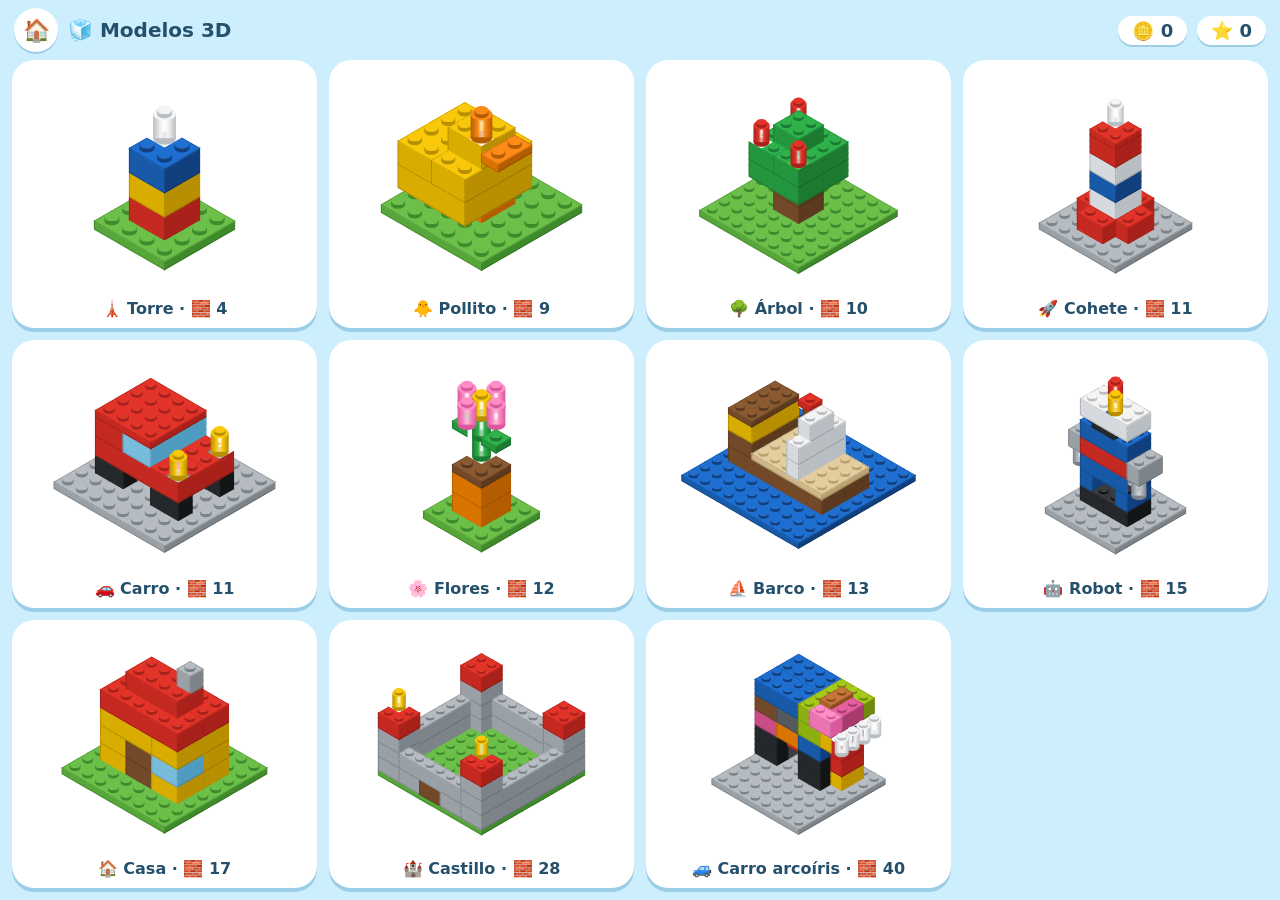
==== commit e7ee6de9: "3D: Carro arcoíris (40 fichas), copiado del Lego real que armó el niño Co-Authored-By: Claude Opus 5" ====
--- a/3d/index.html
+++ b/3d/index.html
@@ -82,7 +82,9 @@
 const COL={r:['#e3342a','#a8211a','#c42a21'],g:['#2fb24c','#1c7a31','#24963e'],n:['#8a5a33','#5c3a1f','#734a29'],
   G:['#6cc04a','#3f8a2a','#56a63a'],k:['#b6bcc1','#7d8489','#9aa1a6'],y:['#fac80a','#b88f00','#d9ad00'],
   a:['#1f6fd1','#123f7d','#185aa8'],w:['#f4f4f4','#b9bec3','#d6dade'],x:['#3a3d40','#141516','#26292b'],
-  b:['#9fd8f2','#4f9cc0','#78bcdc'],o:['#fe8a18','#b35d00','#d97400'],m:['#ff8ec6','#d95a9b','#ec74b0'],C:['#e4cd9e','#b9a172','#cfb788']};
+  b:['#9fd8f2','#4f9cc0','#78bcdc'],o:['#fe8a18','#b35d00','#d97400'],m:['#ff8ec6','#d95a9b','#ec74b0'],C:['#e4cd9e','#b9a172','#cfb788'],
+  L:['#a5ca18','#6f8a0c','#8cb012'],S:['#a8c4b4','#728d7e','#8fab9c'],Y:['#fff07a','#c9b93e','#e6d85a'],
+  D:['#6c7073','#3c3f41','#555a5d'],T:['#e85fa0','#a83a6e','#c94c87'],N:['#c8773a','#8a4c1f','#a9612c'],R:['#a01d24','#661015','#821820']};
 const PLH=.4,STUD_R=.3,STUD_H=1.7/3.2;
 const P=(k,c,x,y,z,w,d,h,round)=>({k,c,x,y,z,w,d,h,round:!!round});
 // ayudantes: ladrillo (3 placas de alto), placa (1), redondo 1x1
@@ -92,7 +94,7 @@
 // tipo de ficha para la bandeja: forma + medidas (2x4 de pie o acostado es la misma ficha) + color
 const KEY=s=>(s.round?'rd':s.k+Math.min(s.w,s.d)+'x'+Math.max(s.w,s.d))+s.c;
 const NAME=s=>s.round?'round brick':s.k==='p'?'plate':'brick';
-const CNAME={r:'red',g:'green',n:'brown',k:'gray',y:'yellow',a:'blue',w:'white',x:'black',b:'light blue',o:'orange',G:'green',m:'pink',C:'tan'};
+const CNAME={r:'red',g:'green',n:'brown',k:'gray',y:'yellow',a:'blue',w:'white',x:'black',b:'light blue',o:'orange',G:'green',m:'pink',C:'tan',L:'lime',S:'light green',Y:'light yellow',D:'dark gray',T:'pink',N:'orange',R:'dark red'};
 
 // ================== MODELOS 3D ==================
 // N = tamaño de la base (cuadrada). y en placas: la base ocupa la placa 0, las fichas empiezan en y=1.
@@ -125,6 +127,23 @@
    B('r',1,1,2,1,2),B('r',4,1,2,1,2),B('r',2,1,1,2,1),B('r',2,1,4,2,1),   // aletas
    B('w',2,1,2,2,2),B('w',2,4,2,2,2),B('a',2,7,2,2,2),B('w',2,10,2,2,2),B('r',2,13,2,2,2),
    PL_('r',2,16,2,2,2),RD('w',2,17,2)]},                          // punta
+ // armado por el hijo de Santiago con Lego real (fotos del 15-nov-2026): ruedas con soporte, techo azul, cabina verde limón y 4 faroles
+ {id:'t3_carro_arcoiris',name:'Carro arcoíris',emo:'🚙',N:8,base:'k',steps:[
+   B('D',0,1,1,2,2),B('D',4,1,1,2,2),                                        // soportes de las ruedas
+   B('x',0,1,0,2,1),B('x',0,1,3,2,1),B('x',4,1,0,2,1),B('x',4,1,3,2,1),     // ruedas (abajo)
+   B('y',6,1,1,1,2),                                                        // trompa amarilla
+   B('x',0,4,0,2,1),B('x',0,4,3,2,1),B('x',4,4,0,2,1),B('x',4,4,3,2,1),     // ruedas (arriba)
+   B('r',0,4,1,6,2),B('r',6,4,1,1,2),                                        // chasis rojo y trompa
+   B('S',0,7,0,2,1),B('Y',2,7,0,2,1),B('a',4,7,0,2,1),                      // costado izquierdo, fila de abajo
+   B('T',0,7,3,2,1),B('o',2,7,3,2,1),B('a',4,7,3,2,1),                      // costado derecho, fila de abajo
+   B('r',0,7,1,6,2),B('r',6,7,1,1,2),                                        // relleno y frente rojo
+   B('n',0,10,0,2,1),B('D',2,10,0,2,1),B('L',4,10,0,2,1),                   // costado izquierdo, fila de arriba
+   B('n',0,10,3,2,1),B('D',2,10,3,2,1),B('L',4,10,3,2,1),                   // costado derecho, fila de arriba
+   B('D',0,10,1,6,2),B('y',6,10,0,1,4),                                      // relleno y frente amarillo
+   RD('w',7,10,0),RD('w',7,10,1),RD('w',7,10,2),RD('w',7,10,3),             // 4 faroles blancos
+   B('a',0,13,0,4,2),B('a',0,13,2,4,2),                                      // techo azul
+   B('L',4,13,0,1,4),B('L',5,13,0,2,1),B('T',5,13,1,2,2),B('m',5,13,3,2,1),  // cabina
+   PL_('N',5,16,1,1,2)]},                                                   // placa naranja arriba
  {id:'t3_carro',name:'Carro',emo:'🚗',N:8,base:'k',steps:[
    B('x',1,1,2,2,1),B('x',5,1,2,2,1),B('x',1,1,5,2,1),B('x',5,1,5,2,1),   // ruedas
    B('r',1,4,2,6,2),B('r',1,4,4,6,2),                             // chasis
@@ -231,11 +250,12 @@
 function sizeCanvas(cv){const r=cv.getBoundingClientRect(),d=Math.min(2,window.devicePixelRatio||1);cv.width=Math.max(10,r.width*d);cv.height=Math.max(10,r.height*d);return cv.getContext('2d')}
 
 // ---------------- sonido y voz ----------------
-let AC;function ac(){try{AC=AC||new(window.AudioContext||window.webkitAudioContext)();if(AC.state==='suspended')AC.resume()}catch(e){}return AC}
-function tone(f,t0,d,type='triangle',v=.2){const a=ac();if(!a)return;const t=a.currentTime+t0,o=a.createOscillator(),g=a.createGain();o.type=type;o.frequency.setValueAtTime(f,t);g.gain.setValueAtTime(0,t);g.gain.linearRampToValueAtTime(v,t+.01);g.gain.exponentialRampToValueAtTime(.001,t+d);o.connect(g).connect(a.destination);o.start(t);o.stop(t+d+.05)}
+let AC;function ac(){try{AC=AC||new(window.AudioContext||window.webkitAudioContext)();if(AC.state!=='running')AC.resume()}catch(e){}return AC}
+const mainFlag=k=>{try{return !!(JSON.parse(localStorage.getItem('fichitas_v1'))||{})[k]}catch(e){return false}};
+function tone(f,t0,d,type='triangle',v=.2){if(mainFlag('muted'))return;const a=ac();if(!a)return;const t=a.currentTime+t0,o=a.createOscillator(),g=a.createGain();o.type=type;o.frequency.setValueAtTime(f,t);g.gain.setValueAtTime(0,t);g.gain.linearRampToValueAtTime(v,t+.01);g.gain.exponentialRampToValueAtTime(.001,t+d);o.connect(g).connect(a.destination);o.start(t);o.stop(t+d+.05)}
 function click(){const a=ac();if(!a)return;try{const b=a.createBuffer(1,a.sampleRate*.05,a.sampleRate),d=b.getChannelData(0);for(let i=0;i<d.length;i++)d[i]=(Math.random()*2-1)*Math.pow(1-i/d.length,6);
   const s=a.createBufferSource(),f=a.createBiquadFilter(),g=a.createGain();s.buffer=b;f.type='bandpass';f.frequency.value=2600;g.gain.value=.35;s.connect(f).connect(g).connect(a.destination);s.start()}catch(e){}}
-function say(t){try{const u=new SpeechSynthesisUtterance(t);u.lang='en-US';u.rate=.85;u.pitch=1.15;speechSynthesis.cancel();speechSynthesis.speak(u)}catch(e){}}
+function say(t){if(mainFlag('muted')||mainFlag('noEnglish'))return;try{const u=new SpeechSynthesisUtterance(t);u.lang='en-US';u.rate=.85;u.pitch=1.15;speechSynthesis.cancel();speechSynthesis.speak(u)}catch(e){}}
 function word(t){document.querySelectorAll('.word').forEach(w=>w.remove());const d=document.createElement('div');d.className='word';d.textContent=t;document.getElementById('stage').appendChild(d);setTimeout(()=>d.remove(),1700)}
 
 
@@ -326,8 +346,8 @@
   const first=!(save3.stars[M.id]>0),earned=first?Math.max(3,STEPS.length):Math.max(1,Math.ceil(STEPS.length/3));
   coinsAdd(earned);$('#earn3').textContent=`+${earned} 🪙`;
   save3.stars[M.id]=(save3.stars[M.id]||0)+1;persist3();
-  const t0=performance.now();const sp=now=>{spin=Math.min(4,(now-t0)/350);if(spin<4)requestAnimationFrame(sp);else{spin=0;$('#win').classList.add('show')}};requestAnimationFrame(sp)}
-$('#again').addEventListener('click',()=>{const i=MODELS3D.indexOf(M);openModel(i)});
+  const t0=performance.now();const sp=now=>{spin=Math.min(4,(now-t0)/350);if(spin<4)requestAnimationFrame(sp);else{spin=0;if(M)$('#win').classList.add('show')}};requestAnimationFrame(sp)}
+$('#again').addEventListener('click',()=>{if(!M)return toMenu();const i=MODELS3D.indexOf(M);openModel(i)});
 $('#toMenu').addEventListener('click',toMenu);
 $('#back').addEventListener('click',toMenu);
 $('#rl').addEventListener('click',()=>{rot=(rot+3)&3;drawMini()});
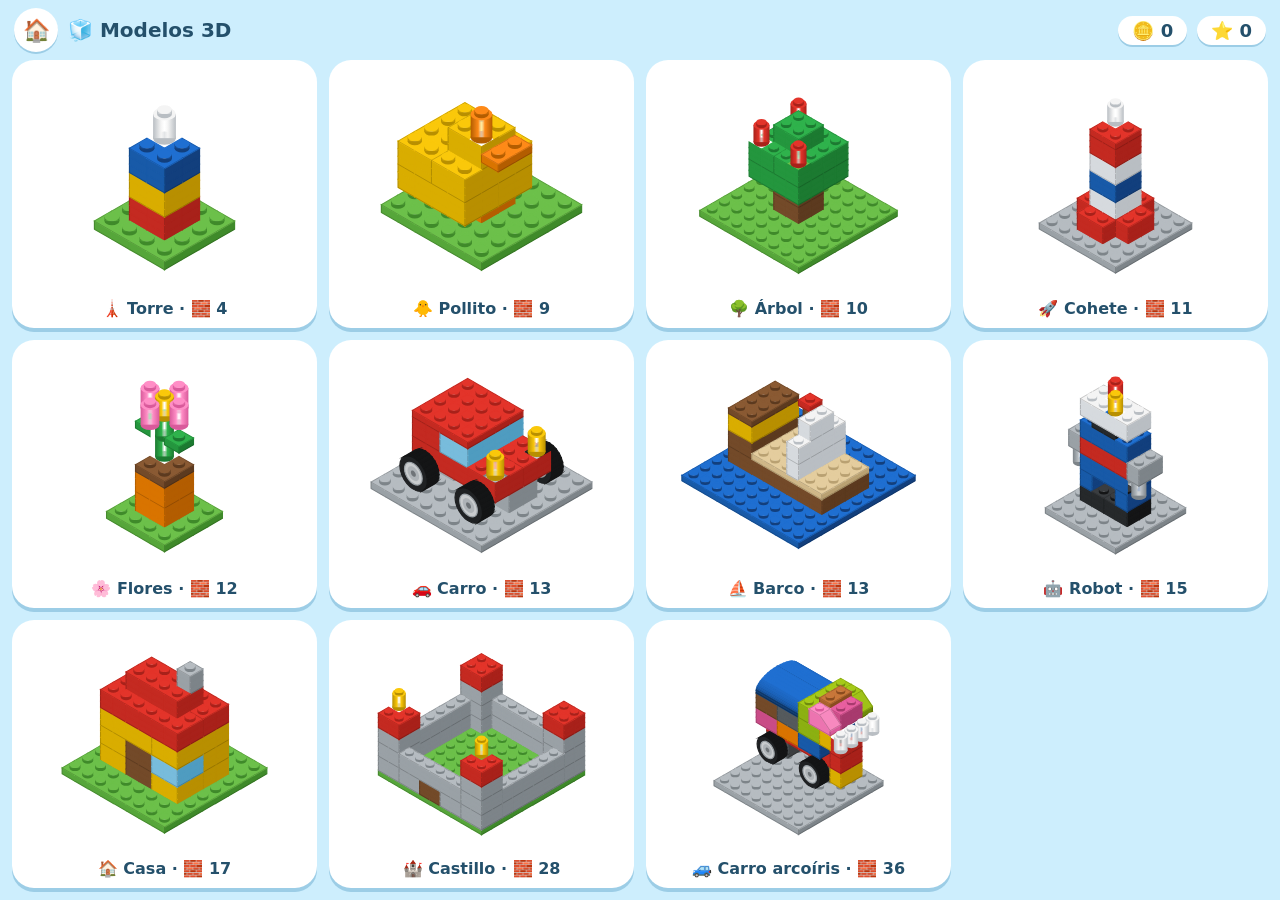
==== commit de9f0f84: "3D: tejas inclinadas, tejas curvas y llantas con rin; Carro arcoíris y Carro con piezas nuevas Co-Au" ====
--- a/3d/index.html
+++ b/3d/index.html
@@ -91,9 +91,14 @@
 const B=(c,x,y,z,w,d)=>P('b',c,x,y,z,w,d,3);
 const PL_=(c,x,y,z,w,d)=>P('p',c,x,y,z,w,d,1);
 const RD=(c,x,y,z)=>P('r',c,x,y,z,1,1,3,1);
+// teja 45° (botones solo en la fila alta) y teja curva (sin botones); dir = hacia dónde baja: 'x+','x-','z+','z-'
+const SL=(c,x,y,z,w,d,dir)=>Object.assign(P('s',c,x,y,z,w,d,3),{shape:'slope',dir});
+const CV=(c,x,y,z,w,d,dir)=>Object.assign(P('c',c,x,y,z,w,d,3),{shape:'curve',dir});
+// llanta con rin: 2 botones de diámetro, 1 de grosor; ax = eje ('z': rueda de lado mirando a x)
+const WH=(x,y,z,ax='z')=>Object.assign(P('w','x',x,y,z,ax==='z'?2:1,ax==='z'?1:2,5),{shape:'wheel',ax});
 // tipo de ficha para la bandeja: forma + medidas (2x4 de pie o acostado es la misma ficha) + color
-const KEY=s=>(s.round?'rd':s.k+Math.min(s.w,s.d)+'x'+Math.max(s.w,s.d))+s.c;
-const NAME=s=>s.round?'round brick':s.k==='p'?'plate':'brick';
+const KEY=s=>(s.round?'rd':s.k+Math.min(s.w,s.d)+'x'+Math.max(s.w,s.d))+s.c;  // la teja girada es la misma ficha
+const NAME=s=>s.shape==='wheel'?'wheel':s.shape==='slope'?'slope':s.shape==='curve'?'curved slope':s.round?'round brick':s.k==='p'?'plate':'brick';
 const CNAME={r:'red',g:'green',n:'brown',k:'gray',y:'yellow',a:'blue',w:'white',x:'black',b:'light blue',o:'orange',G:'green',m:'pink',C:'tan',L:'lime',S:'light green',Y:'light yellow',D:'dark gray',T:'pink',N:'orange',R:'dark red'};
 
 // ================== MODELOS 3D ==================
@@ -129,23 +134,21 @@
    PL_('r',2,16,2,2,2),RD('w',2,17,2)]},                          // punta
  // armado por el hijo de Santiago con Lego real (fotos del 15-nov-2026): ruedas con soporte, techo azul, cabina verde limón y 4 faroles
  {id:'t3_carro_arcoiris',name:'Carro arcoíris',emo:'🚙',N:8,base:'k',steps:[
-   B('D',0,1,1,2,2),B('D',4,1,1,2,2),                                        // soportes de las ruedas
-   B('x',0,1,0,2,1),B('x',0,1,3,2,1),B('x',4,1,0,2,1),B('x',4,1,3,2,1),     // ruedas (abajo)
-   B('y',6,1,1,1,2),                                                        // trompa amarilla
-   B('x',0,4,0,2,1),B('x',0,4,3,2,1),B('x',4,4,0,2,1),B('x',4,4,3,2,1),     // ruedas (arriba)
-   B('r',0,4,1,6,2),B('r',6,4,1,1,2),                                        // chasis rojo y trompa
-   B('S',0,7,0,2,1),B('Y',2,7,0,2,1),B('a',4,7,0,2,1),                      // costado izquierdo, fila de abajo
-   B('T',0,7,3,2,1),B('o',2,7,3,2,1),B('a',4,7,3,2,1),                      // costado derecho, fila de abajo
-   B('r',0,7,1,6,2),B('r',6,7,1,1,2),                                        // relleno y frente rojo
-   B('n',0,10,0,2,1),B('D',2,10,0,2,1),B('L',4,10,0,2,1),                   // costado izquierdo, fila de arriba
-   B('n',0,10,3,2,1),B('D',2,10,3,2,1),B('L',4,10,3,2,1),                   // costado derecho, fila de arriba
-   B('D',0,10,1,6,2),B('y',6,10,0,1,4),                                      // relleno y frente amarillo
-   RD('w',7,10,0),RD('w',7,10,1),RD('w',7,10,2),RD('w',7,10,3),             // 4 faroles blancos
-   B('a',0,13,0,4,2),B('a',0,13,2,4,2),                                      // techo azul
-   B('L',4,13,0,1,4),B('L',5,13,0,2,1),B('T',5,13,1,2,2),B('m',5,13,3,2,1),  // cabina
-   PL_('N',5,16,1,1,2)]},                                                   // placa naranja arriba
+   WH(0,1,0),WH(0,1,3),WH(4,1,0),WH(4,1,3),                                   // 4 llantas con rin
+   B('D',0,2,1,2,2),B('D',4,2,1,2,2),B('y',6,2,1,1,2),                       // soportes de las llantas y trompa
+   B('r',0,5,1,6,2),B('r',6,5,1,1,2),                                        // chasis rojo
+   B('S',0,8,0,2,1),B('Y',2,8,0,2,1),B('a',4,8,0,2,1),                      // costado izquierdo, fila de abajo
+   B('T',0,8,3,2,1),B('o',2,8,3,2,1),B('a',4,8,3,2,1),                      // costado derecho, fila de abajo
+   B('r',0,8,1,6,2),B('r',6,8,1,1,2),                                        // relleno y frente rojo
+   B('n',0,11,0,2,1),B('D',2,11,0,2,1),B('L',4,11,0,2,1),                   // costado izquierdo, fila de arriba
+   B('n',0,11,3,2,1),B('D',2,11,3,2,1),B('L',4,11,3,2,1),                   // costado derecho, fila de arriba
+   B('D',0,11,1,6,2),B('y',6,11,0,1,4),                                      // relleno y frente amarillo
+   RD('w',7,11,0),RD('w',7,11,1),RD('w',7,11,2),RD('w',7,11,3),             // 4 faroles blancos
+   CV('a',0,14,0,4,2,'z-'),CV('a',0,14,2,4,2,'z+'),                          // techo azul curvo
+   B('L',4,14,0,1,4),SL('L',5,14,0,2,1,'x+'),B('T',5,14,1,2,2),SL('m',5,14,3,2,1,'x+'),  // cabina con tejas
+   PL_('N',5,17,1,1,2)]},                                                   // placa naranja arriba
  {id:'t3_carro',name:'Carro',emo:'🚗',N:8,base:'k',steps:[
-   B('x',1,1,2,2,1),B('x',5,1,2,2,1),B('x',1,1,5,2,1),B('x',5,1,5,2,1),   // ruedas
+   WH(1,1,1),WH(5,1,1),WH(1,1,6),WH(5,1,6),B('k',1,1,3,2,2),B('k',5,1,3,2,2),   // llantas y soportes
    B('r',1,4,2,6,2),B('r',1,4,4,6,2),                             // chasis
    B('r',1,7,2,2,4),B('b',3,7,2,2,4),RD('y',6,7,2),RD('y',6,7,5),   // cabina, vidrios y faroles
    PL_('r',1,10,2,4,4)]},                                          // techo
@@ -176,7 +179,7 @@
 function cellsOf(list,rot,N){
   const cells=[],grid=new Map();
   list.forEach((p,pi)=>{for(let x=p.x;x<p.x+p.w;x++)for(let z=p.z;z<p.z+p.d;z++)for(let y=Math.floor(p.y);y<Math.floor(p.y)+p.h;y++){
-    const [vx,vz]=rotXZ(x,z,rot,N);const c={vx,vz,y,pi,dy:p.y-Math.floor(p.y)};cells.push(c);if(!p.free)grid.set(vx+','+y+','+vz,pi)}});
+    const [vx,vz]=rotXZ(x,z,rot,N);const c={vx,vz,y,pi,dy:p.y-Math.floor(p.y)};cells.push(c);if(!p.free&&!p.shape)grid.set(vx+','+y+','+vz,pi)}});   // las piezas con forma no tapan caras vecinas
   return{cells,grid};
 }
 function poly(g,pts,fill,stroke){g.beginPath();g.moveTo(pts[0][0],pts[0][1]);for(let i=1;i<pts.length;i++)g.lineTo(pts[i][0],pts[i][1]);g.closePath();
@@ -189,15 +192,67 @@
   g.fillStyle=grd;g.fillRect(x0-rx,yt,rx*2,yb-yt);
   ellipse(g,x0,yt,rx,ry,cols[0]);
 }
+function rotP(x,z,rot,N){switch(rot&3){case 0:return[x,z];case 1:return[N-z,x];case 2:return[N-x,N-z];default:return[z,N-x]}}
+function shapeFaces(p,y0){
+  const F=[];
+  if(p.shape==='wheel'){
+    const ax=p.ax||'z',r=(ax==='z'?p.w:p.d)/2,n=24,cy=y0+p.h/2;
+    const a0=(ax==='z'?p.z:p.x)+.08,a1=(ax==='z'?p.z+p.d:p.x+p.w)-.08,cx=p.x+p.w/2,cz=p.z+p.d/2;
+    const pt=(t,a,k=1)=>ax==='z'?[cx+r*k*Math.cos(t),cy+r*k*Math.sin(t)/PLH,a]:[a,cy+r*k*Math.sin(t)/PLH,cz+r*k*Math.cos(t)];
+    const ring=(a,k)=>{const R=[];for(let i=0;i<n;i++)R.push(pt(i/n*Math.PI*2,a,k));return R};
+    F.push({pts:ring(a0,1),tag:'cap',a:a0,out:-1},{pts:ring(a1,1),tag:'cap',a:a1,out:1});
+    for(let i=0;i<n;i++){const t0=i/n*Math.PI*2,t1=(i+1)/n*Math.PI*2;F.push({pts:[pt(t0,a0),pt(t1,a0),pt(t1,a1),pt(t0,a1)],tag:'tire'})}
+    F.ring=ring;F.ax=ax;return F}
+  const along=p.dir[0],sg=p.dir[1]==='+'?1:-1,Lu=along==='x'?p.w:p.d,Wv=along==='x'?p.d:p.w,h=p.h;
+  let prof;
+  if(p.shape==='slope')prof=[[0,0],[Lu,0],[Lu,1],[1,h],[0,h]];
+  else{prof=[[0,0],[Lu,0]];const lip=.5;for(let i=0;i<=10;i++){const t=i/10*Math.PI/2;prof.push([Lu*Math.cos(t),lip+(h-lip)*Math.sin(t)])}prof.push([0,h])}
+  const map=(u,v,y)=>{const uu=sg>0?u:Lu-u;return along==='x'?[p.x+uu,y0+y,p.z+v]:[p.x+v,y0+y,p.z+uu]};
+  F.push({pts:prof.map(([u,y])=>map(u,0,y))},{pts:prof.map(([u,y])=>map(u,Wv,y))});
+  for(let i=0;i<prof.length;i++){const [u0,y_0]=prof[i],[u1,y_1]=prof[(i+1)%prof.length];
+    if(Math.abs(u0-u1)<1e-9&&Math.abs(y_0-y_1)<1e-9)continue;F.push({pts:[map(u0,0,y_0),map(u1,0,y_1),map(u1,Wv,y_1),map(u0,Wv,y_0)]})}
+  F.studs=p.shape==='slope'?Array.from({length:Wv},(_,v)=>map(.5,v+.5,h)):[];
+  return F;
+}
+function drawShape(g,o,p,rot,N,st){
+  const cols=COL[p.c],y0=p.y+(st.off||0),F=shapeFaces(p,y0);
+  const V=a=>{const [vx,vz]=rotP(a[0],a[2],rot,N);return[vx,a[1]*PLH,vz]};
+  const all=F.flatMap(f=>f.pts.map(V)),cen=[0,1,2].map(i=>all.reduce((s,q)=>s+q[i],0)/all.length);
+  const view=[1,1.25,1];
+  for(const f of F){
+    const P3=f.pts.map(V);let nx=0,ny=0,nz=0;
+    for(let i=0;i<P3.length;i++){const a=P3[i],b=P3[(i+1)%P3.length];nx+=(a[1]-b[1])*(a[2]+b[2]);ny+=(a[2]-b[2])*(a[0]+b[0]);nz+=(a[0]-b[0])*(a[1]+b[1])}
+    const fc=[0,1,2].map(i=>P3.reduce((s,q)=>s+q[i],0)/P3.length);
+    if(nx*(fc[0]-cen[0])+ny*(fc[1]-cen[1])+nz*(fc[2]-cen[2])<0){nx=-nx;ny=-ny;nz=-nz}
+    if(nx*view[0]+ny*view[1]+nz*view[2]<=1e-9)continue;
+    const L=Math.hypot(nx,ny,nz)||1,uy=ny/L;
+    let fill;
+    if(p.shape==='wheel')fill=f.tag==='cap'?'#1f2123':(Math.abs(nx)>Math.abs(nz)?'#141516':'#26292b');
+    else fill=uy>.9?cols[0]:uy>.25?cols[0]:(Math.abs(nx)>Math.abs(nz)?cols[1]:cols[2]);
+    const scr=f.pts.map(a=>{const [vx,vz]=rotP(a[0],a[2],rot,N);return proj(o,vx,a[1],vz)});
+    g.lineWidth=1.2;poly(g,scr,fill,fill);
+    if(p.shape!=='wheel'&&uy<=.9){const k=(1-Math.max(0,uy))*(p.shape==='curve'?.32:.14);   // lo inclinado/curvo más oscuro según cuánto baja
+      if(uy>.25||p.shape==='curve'){g.save();g.globalAlpha*=k;g.lineWidth=1.2;poly(g,scr,'#000','#000');g.restore()}}
+    if(p.shape==='slope'){g.lineWidth=Math.max(1,o.S*.03);g.strokeStyle=st.edge||'rgba(0,0,0,.18)';poly(g,scr,null,g.strokeStyle)}
+    if(f.tag==='cap'){   // rin gris con centro
+      const off=f.a+f.out*.02,toS=R=>R.map(a=>{const [vx,vz]=rotP(a[0],a[2],rot,N);return proj(o,vx,a[1],vz)});
+      poly(g,toS(F.ring(off,.64)),'#c9ccce','#9aa1a6');poly(g,toS(F.ring(off,.42)),'#aeb3b7');poly(g,toS(F.ring(off,.18)),'#6f7478')}
+  }
+  for(const s0 of F.studs||[]){const [vx,vz]=rotP(s0[0],s0[2],rot,N);cylinder(g,o,vx,vz,s0[1],STUD_H,STUD_R,cols)}
+  if(st.glow)glowPiece(g,o,p,rot,N,st);
+}
 // dibuja una lista de fichas; opts: alpha por ficha, dy (animación de caída)
 function drawScene(g,o,list,rot,N,style){
   const {cells,grid}=cellsOf(list,rot,N);
   const own=(c,dx,dy,dz)=>{const v=grid.get((c.vx+dx)+','+(c.y+dy)+','+(c.vz+dz));return v};
   cells.sort((a,b)=>(a.vx+a.vz)-(b.vx+b.vz)||(a.y+a.dy)-(b.y+b.dy)||a.vx-b.vx);
-  const drawnRound=new Set();
+  const drawnRound=new Set(),trig=new Map();
+  for(const c of cells){const p=list[c.pi];if(!p.shape)continue;const t=trig.get(c.pi);
+    if(!t||(c.vx+c.vz)>(t.vx+t.vz)||((c.vx+c.vz)===(t.vx+t.vz)&&c.y<t.y))trig.set(c.pi,c)}
   for(const c of cells){
     const p=list[c.pi],cols=COL[p.c],st=style(p,c.pi),y=c.y+c.dy+(st.off||0);
     g.globalAlpha=st.alpha;
+    if(p.shape){if(trig.get(c.pi)===c)drawShape(g,o,p,rot,N,st);continue}
     const free=p.free; // ficha suelta (fantasma o cayendo): solo choca consigo misma
     const nb=(dx,dy,dz)=>{if(free){const [wx,wz]=[c.vx+dx,c.vz+dz];return list[c.pi]&&cellIn(p,wx,c.y+dy,wz,rot,N)?c.pi:undefined}return own(c,dx,dy,dz)};
     if(p.round){if(!drawnRound.has(c.pi)){drawnRound.add(c.pi);const [vx,vz]=rotXZ(p.x,p.z,rot,N);
@@ -291,7 +346,7 @@
   miniEnd=e;order=ks.sort(()=>Math.random()-.5)}
 const ICON={};
 function iconFor(s){const k=KEY(s);if(ICON[k])return ICON[k];const c=document.createElement('canvas');c.width=220;c.height=170;const g=c.getContext('2d');
-  const p=Object.assign({},s,{x:0,z:0,y:0});if(p.d>p.w){p.w=s.d;p.d=s.w}
+  const p=Object.assign({},s,{x:0,z:0,y:0});if(p.d>p.w){p.w=s.d;p.d=s.w;if(p.dir)p.dir={'z+':'x+','z-':'x-','x+':'z+','x-':'z-'}[p.dir];if(p.ax)p.ax=p.ax==='z'?'x':'z'}
   const o=fit(c,[p],0,8,.12);drawScene(g,o,[p],0,8,()=>({alpha:1}));return ICON[k]=c.toDataURL()}
 function remaining(k){let n=0;for(let i=placed;i<miniEnd;i++)if(KEY(STEPS[i])===k)n++;return n}
 function renderTray(fresh){
